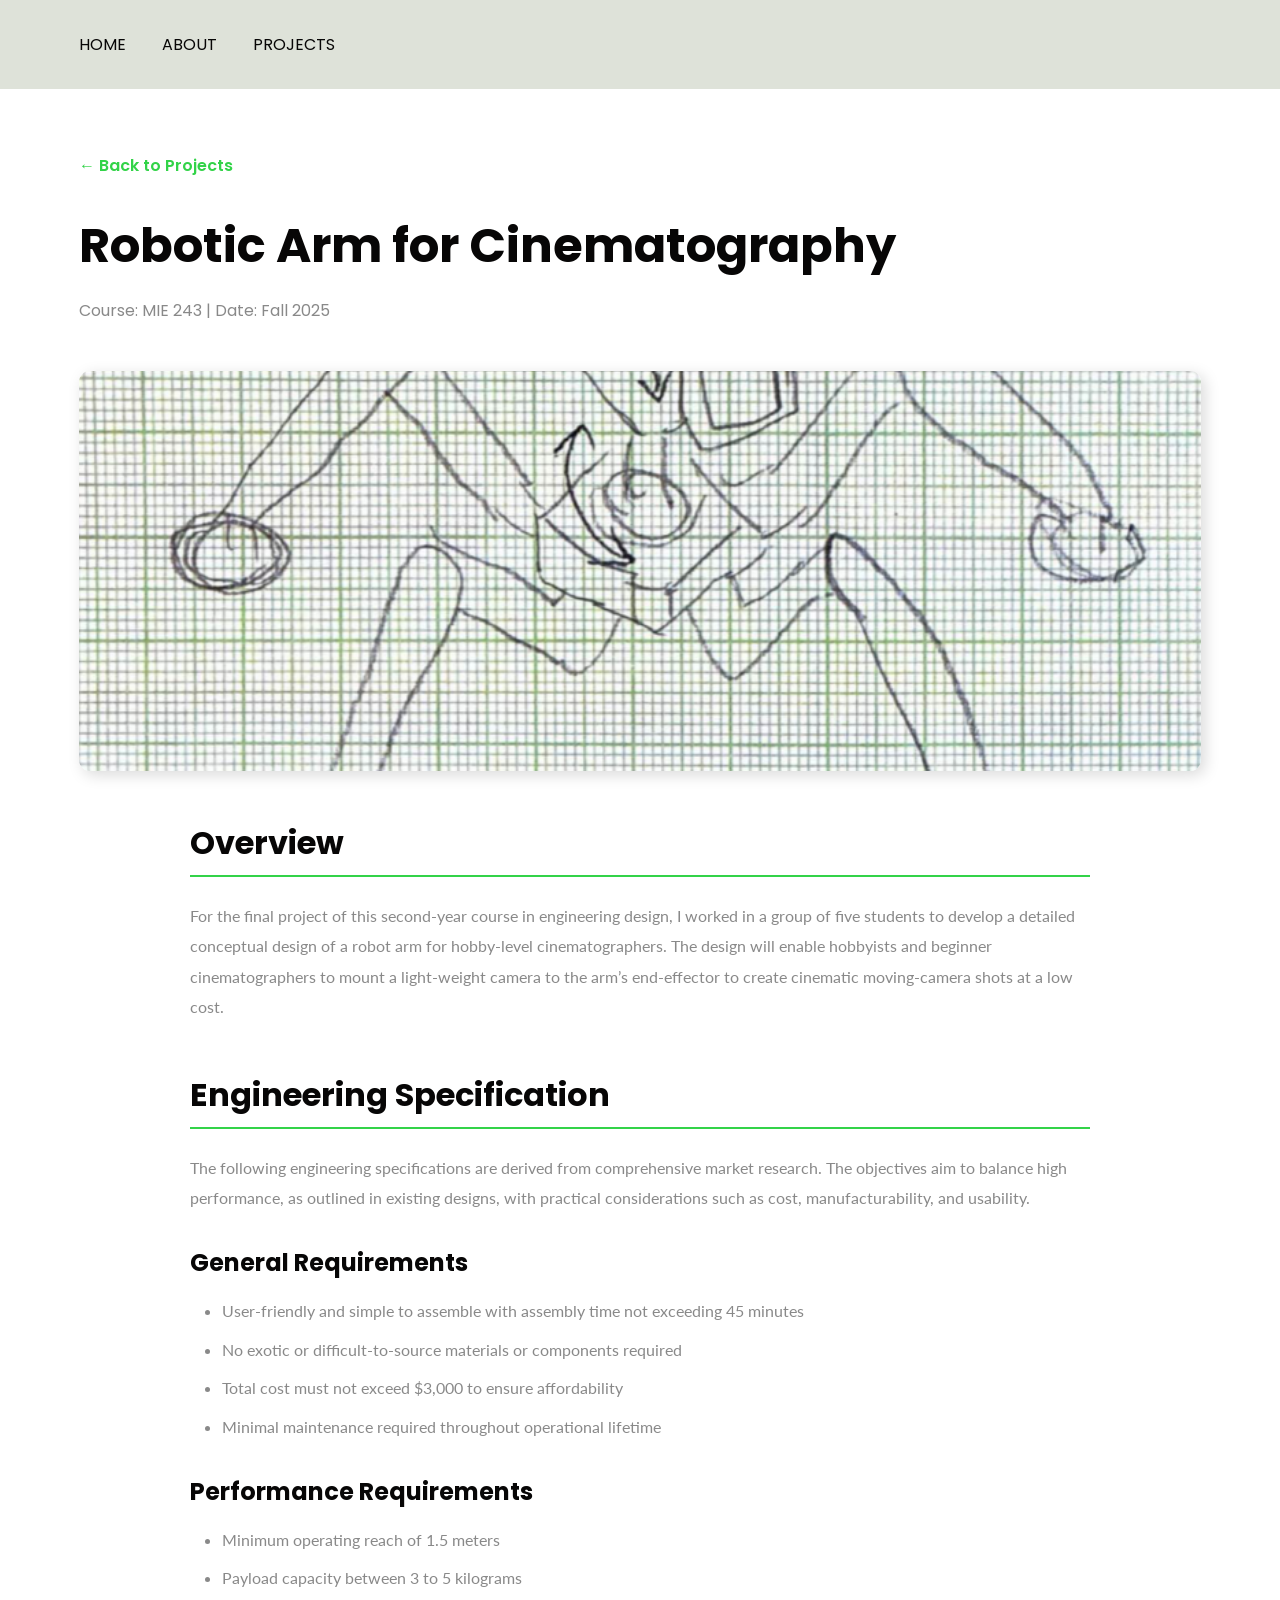
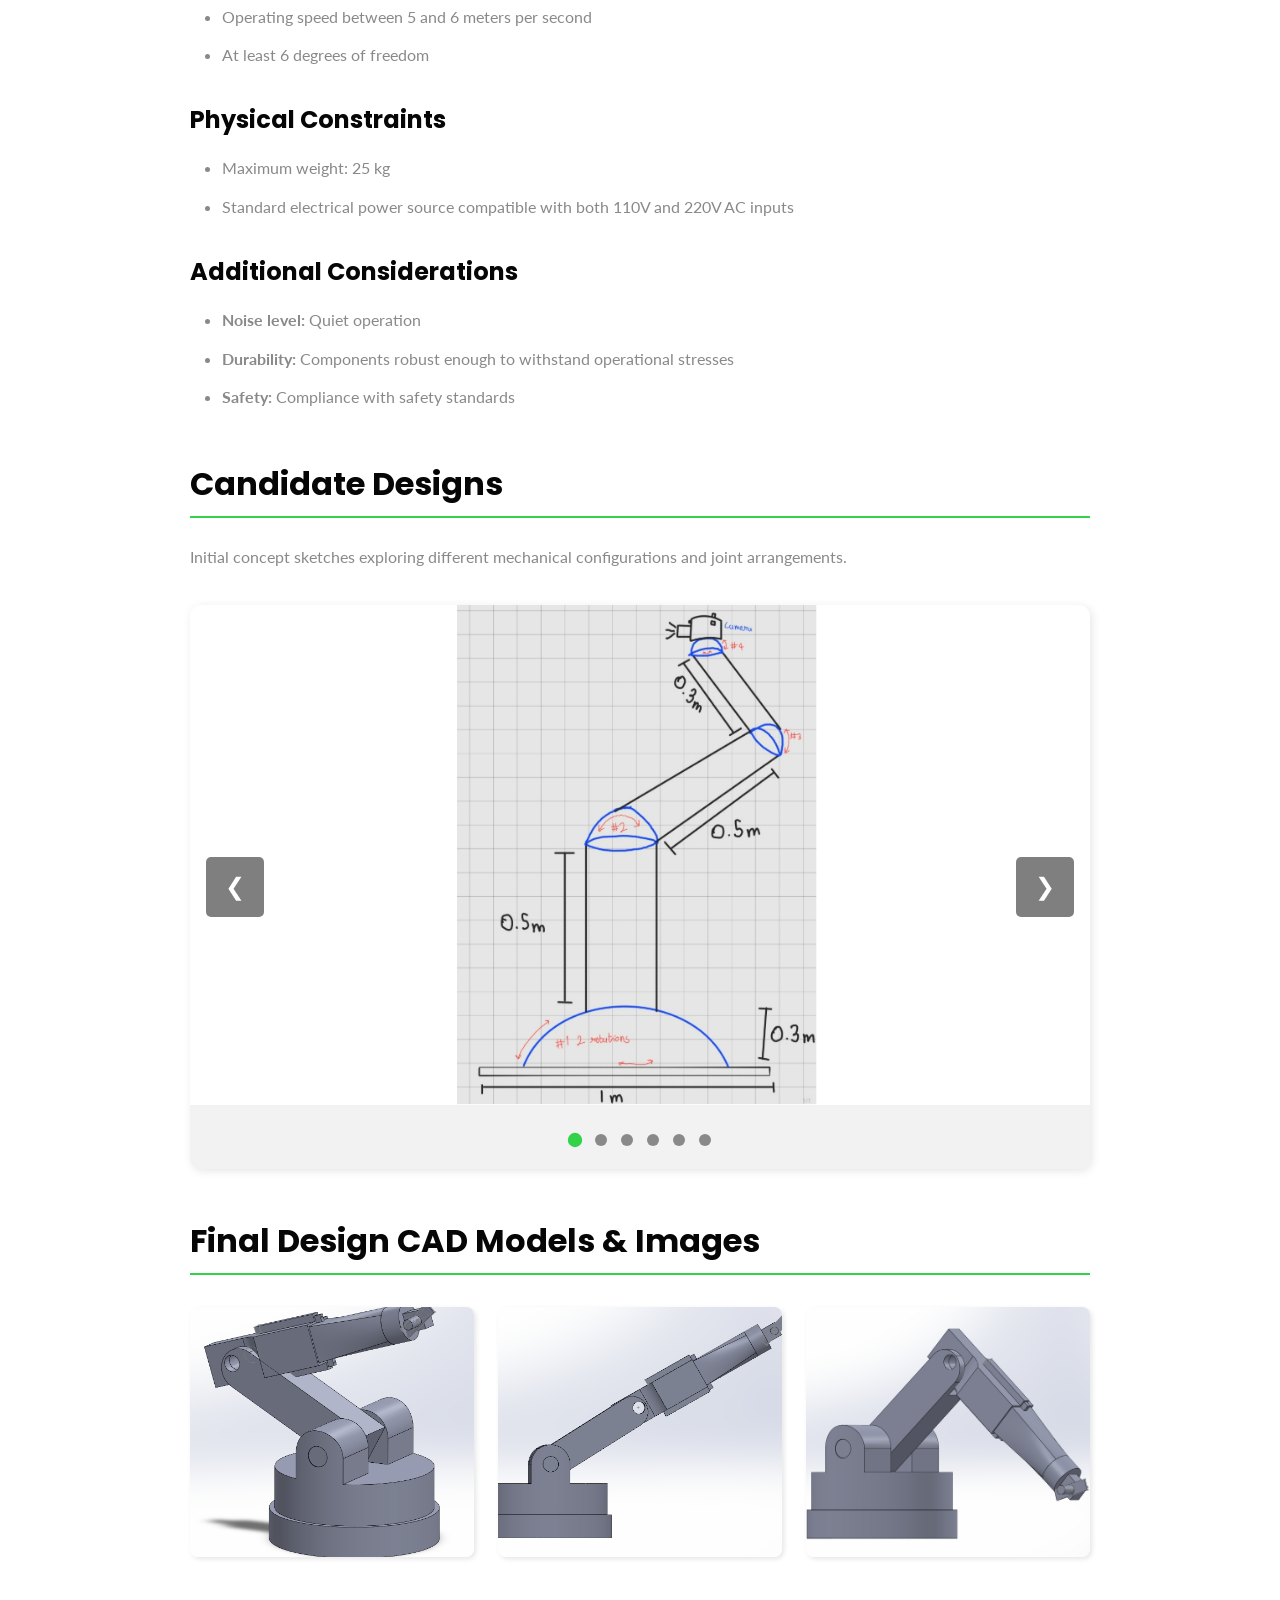
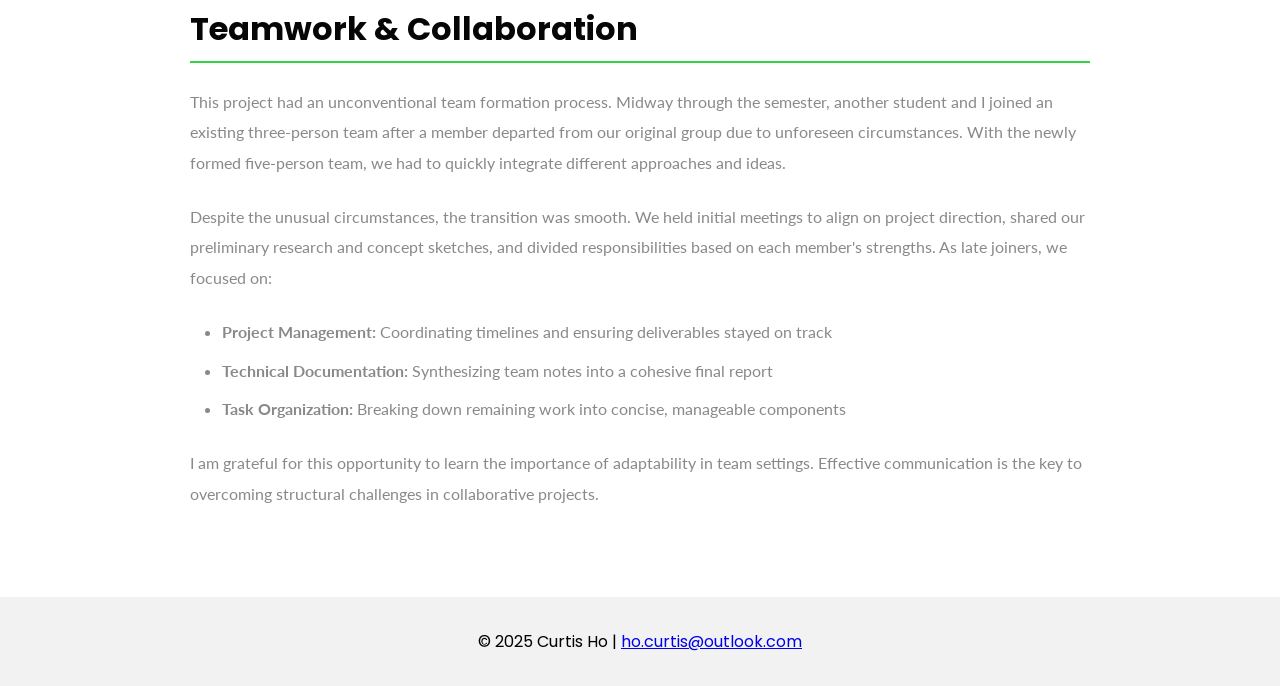
==== project1.html @ 70734a5c "Added school projects, updated other sections." ====
<!DOCTYPE html>
<html lang="en">
<head>
    <meta charset="UTF-8">
    <meta name="viewport" content="width=device-width, initial-scale=1.0">
    <title>Project 1 | Curtis Ho</title>
    <link href="https://fonts.googleapis.com/css2?family=Poppins:wght@400;600&display=swap" rel="stylesheet">
    <link href="https://fonts.googleapis.com/css2?family=Lato:wght@300;400;700&display=swap" rel="stylesheet">
    <link rel="stylesheet" href="./css/style.css">
    <link rel="stylesheet" href="./css/project.css">
</head>
<body>
    <header style="clip-path: none;">
        <div class="container">
            <nav class="flex items-center justify-between">
                <div class="left flex items-center">
                    <div>
                        <a href="index.html#home">Home</a>
                        <a href="index.html#about">About</a>
                        <a href="index.html#school-projects">Projects</a>
                    </div>
                </div>
            </nav>
        </div>
    </header>

    <section class="project-detail">
        <div class="container">
            <a href="index.html#school-projects" class="back-link">← Back to Projects</a>
            
            <h1 class="project-title">Robotic Arm for Cinematography</h1>
            <p class="project-meta">Course: MIE 243 | Date: Fall 2025</p>

            <div class="project-hero">
                <img src="./images/Cam5.png" alt="Robotic Arm Project">
            </div>

            <div class="project-content">
                <h2>Overview</h2>
                <p>
                    For the final project of this second-year course in engineering design, I worked in a group of five students to
                     develop a detailed conceptual design of a robot arm for hobby-level cinematographers. The design will enable 
                     hobbyists and beginner cinematographers to mount a light-weight camera to the arm’s end-effector to create 
                     cinematic moving-camera shots at a low cost.
                </p>    


                <h2>Engineering Specification</h2>
                <p>
                    The following engineering specifications are derived from comprehensive market research. The objectives aim to 
                    balance high performance, as outlined in existing designs, with practical considerations such as cost, 
                    manufacturability, and usability.<br>
                </p>

                <h3>General Requirements</h3>
                <ul>
                    <li>User-friendly and simple to assemble with assembly time not exceeding 45 minutes</li>
                    <li>No exotic or difficult-to-source materials or components required</li>
                    <li>Total cost must not exceed $3,000 to ensure affordability</li>
                    <li>Minimal maintenance required throughout operational lifetime</li>
                </ul>

                <h3>Performance Requirements</h3>
                <ul>
                    <li>Minimum operating reach of 1.5 meters</li>
                    <li>Payload capacity between 3 to 5 kilograms</li>
                    <li>Operating speed between 5 and 6 meters per second</li>
                    <li>At least 6 degrees of freedom</li>
                </ul>

                <h3>Physical Constraints</h3>
                <ul>
                    <li>Maximum weight: 25 kg</li>
                    <li>Standard electrical power source compatible with both 110V and 220V AC inputs</li>
                </ul>

                <h3>Additional Considerations</h3>
                <ul>
                    <li><strong>Noise level:</strong> Quiet operation</li>
                    <li><strong>Durability:</strong> Components robust enough to withstand operational stresses</li>
                    <li><strong>Safety:</strong> Compliance with safety standards</li>
                </ul>

                <h2>Candidate Designs</h2>
                <p>Initial concept sketches exploring different mechanical configurations and joint arrangements.</p>

                <div class="slideshow-container">
                    <div class="slides-wrapper">
                        <div class="slide active">
                            <img src="./images/Cam1.png" alt="Candidate Design 1">
                        </div>
                        <div class="slide">
                            <img src="./images/Cam2.png" alt="Candidate Design 2">
                        </div>
                        <div class="slide">
                            <img src="./images/Cam3.png" alt="Candidate Design 3">
                        </div>
                        <div class="slide">
                            <img src="./images/Cam4.png" alt="Candidate Design 4">
                        </div>
                        <div class="slide">
                            <img src="./images/Cam5.png" alt="Candidate Design 5">
                        </div>
                        <div class="slide">
                            <img src="./images/Cam6.png" alt="Candidate Design 6">
                        </div>
                    </div>
                    
                    <!-- Navigation arrows -->
                    <button class="slide-prev" onclick="changeSlide(-1)">❮</button>
                    <button class="slide-next" onclick="changeSlide(1)">❯</button>
                    
                    <!-- Dots indicator -->
                    <div class="slide-dots">
                        <span class="dot active" onclick="currentSlide(1)"></span>
                        <span class="dot" onclick="currentSlide(2)"></span>
                        <span class="dot" onclick="currentSlide(3)"></span>
                        <span class="dot" onclick="currentSlide(4)"></span>
                        <span class="dot" onclick="currentSlide(5)"></span>
                        <span class="dot" onclick="currentSlide(6)"></span>
                    </div>
                </div>

                <h2>Final Design CAD Models & Images</h2>
                <div class="project-gallery">
                    <img src="./images/CamView1.png" alt="Detail 1">
                    <img src="./images/CamView2.png" alt="Detail 2">
                    <img src="./images/CamView3.png" alt="Detail 3">
                </div>

                <h2>Teamwork & Collaboration</h2>
                <p>This project had an unconventional team formation process. Midway through the semester, another student and I joined an existing three-person team after a member departed from our original group due to unforeseen circumstances. With the newly formed five-person team, we had to quickly integrate different approaches and ideas.</p>

                <p>Despite the unusual circumstances, the transition was smooth. We held initial meetings to align on project direction, shared our preliminary research and concept sketches, and divided responsibilities based on each member's strengths. As late joiners, we focused on:</p>

                <ul>
                    <li><strong>Project Management:</strong> Coordinating timelines and ensuring deliverables stayed on track</li>
                    <li><strong>Technical Documentation:</strong> Synthesizing team notes into a cohesive final report</li>
                    <li><strong>Task Organization:</strong> Breaking down remaining work into concise, manageable components</li>
                </ul>

                <p>I am grateful for this opportunity to learn the importance of adaptability in team settings. Effective communication is the key to overcoming structural challenges in collaborative projects.</p>
        </div>
    </section>
    <footer style="text-align: center; padding: 2rem 0; background: var(--light);">
        <p>© 2025 Curtis Ho | <a href="mailto:ho.curtis@outlook.com">ho.curtis@outlook.com</a></p>
    </footer>
    <script>
    let currentSlideIndex = 1;
    showSlide(currentSlideIndex);

    function changeSlide(n) {
        showSlide(currentSlideIndex += n);
    }

    function currentSlide(n) {
        showSlide(currentSlideIndex = n);
    }

    function showSlide(n) {
        let slides = document.getElementsByClassName("slide");
        let dots = document.getElementsByClassName("dot");
        
        if (n > slides.length) { currentSlideIndex = 1 }
        if (n < 1) { currentSlideIndex = slides.length }
        
        // Hide all slides
        for (let i = 0; i < slides.length; i++) {
            slides[i].classList.remove("active");
        }
        
        // Remove active from all dots
        for (let i = 0; i < dots.length; i++) {
            dots[i].classList.remove("active");
        }
        
        // Show current slide and activate dot
        slides[currentSlideIndex - 1].classList.add("active");
        dots[currentSlideIndex - 1].classList.add("active");
    }
    </script>
</body>
</html>
---- css/style.css ----
@import 'utilities.css';
@import 'tiles.css';

:root{
    --primary:#32d348;
    --secondary: #070606;
    --dark:#DEE2D9;
    --pure:#FFFFFF;
    --ternary:#898989;
    --light:#F2F2F2;
}

html, body{
    scroll-behavior: smooth;
}

*{
    padding:0;
    margin:0;
    box-sizing: border-box;
    -webkit-font-smotthing:antialised;
}

.container{
	max-width: 1152px;
	padding:0 15px;
    margin:0 auto;
	
}

@media(min-width: 576px){
    .container{
        max-width: 540px;
    }
}

@media(min-width: 768px){
    .container{
        max-width: 720px;
    }
}

@media(min-width: 992px){
    .container{
        max-width: 960px;
    }
}

@media(min-width: 1200px){
    .container{
        max-width: 1152px;
    }
}

header{
    background: var(--dark);
    clip-path: polygon(0 0, 100% 0, 100% 100%, 70% 87%, 0 100%);
}

header nav .left a{
    color: var(--secondary);
    text-decoration: none;
    margin-right: 2rem;
    text-transform: uppercase;
    transition: all .3s ease;
}

header .right a{
    text-decoration: none;
}

header nav .left a:hover{
    color: var(--primary);
}

body{
    font-family: "Poppins", sans-serif;
}

header nav{
    padding: 2rem 0;
}

header nav .branding{
    margin-right: 3rem;
}

.ho{
    padding: 3rem 0;
}

.ho .left img{
    width: 300px;
}

.ho .right{
    color: var(--secondary);
    margin-top: -7rem;
}

.ho .right h6{
    font-size: 1.6rem;
    color: var(--primary);
    margin-bottom: 0.5rem;
}

.ho .right h1{
    font-size: 4rem;
    font-weight: 100;
    line-height: 1.2;
    margin-bottom: 2rem;
}

.ho .right h1 span{
    color: var(--primary);
}

.ho .right p{
    line-height: 1.9;
    margin-bottom: 2rem;
}

.ho .right .btn a{
    text-decoration: none;
}

section.about{
    padding: 12rem 0;
}

section.about .about-me-image{
    height: 600px;
}

section.about h1{
    margin-bottom: 1rem;
    font-size: 1.6rem;
    font-weight: 400;
}

section.about h1 span{
    color: var(--primary);
}

section.about h3{
    font-size: 1rem;
    margin-bottom: 1rem;
    font-weight: 400;
}

section.about p{
    font-family: 'Lato', sans-serif;
    color: var(--ternary);
    line-height: 1.9;
    margin-bottom: 2rem;
}

section .about .social{
    display: flex;
}

section.about .social a{
    margin-right: 0.6rem;
    border-radius: 50%;
}


section.social a img{
    width: 100%;
    height: 100%;
    padding: 0.2rem;
}

.section-heading{
    color: var(--secondary);
    text-align: center;
    margin-bottom: 1rem;
    line-height: 0.5;
}

.section-heading span{
    color: var(--primary);
}

.section-heading +p{
    color: var(--ternary);
    font-family: "Lato", sans-serif;
    margin-bottom: 6rem;
    text-align: center;
}

section.specialization{
    padding: 14rem 0;
    background: var(--light);
}

section.specialization .card-wrapper{
    display: grid;
    grid-template-columns: repeat(3, 1fr);
    grid-column-gap: 3rem;
    grid-row-gap: 6rem;
}

section.specialization .card-wrapper img{
    width: 100px;
}

section.specialization .card-wrapper .card{
    background: var(--pure);
    padding: 3rem 2rem;
    position: relative;
    padding-top: 5rem;
    text-align: center;
    transition: all .3s ease;
}

section.specialization .card-wrapper .card img{
    position:absolute;
    top:-3.5rem;
    left:50%;
    transform: translateX(-50%);
}

section.specialization .card-wrapper .card h2{
    font-weight: 400;
    font-size: 1.2rem;
    margin-bottom: 0.5rem;
}

section.specialization .card-wrapper .card p{
    font-family: "Lato", sans-serif;
    color: var(--ternary);
    line-height: 1.6;
}

section.specialization .card-wrapper .card:hover{
    background: var(--dark);
}

section.specialization .card-wrapper .card h2:hover, section.specialization .card-wrapper .card p:hover{
    color:var(--pure);
}



section.projects{
    padding: 10rem 0;
    text-align: center;
    background: linear-gradient(rgba(0,0,0,0.7),rgba(0,0,0,0.7)),url(../images/drawings.jpg);
    color: var(--pure);
    /* clip-path: polygon(0 0, 100% 0, 100% 100%, 70% 80%, 0 100%); */
    padding-bottom: 8rem;
}

section.projects h1{
    font-size: 2rem;
    margin-bottom: 0.5rem;
}

section.projects p{
    margin-bottom: 2rem;
    font-family: 'Lato', sans-serif;
}

section.school-projects {
    padding: 10rem 0;
    background: var(--light);
}

section.school-projects .school-card-wrapper {
    display: grid;
    grid-template-columns: repeat(3, 1fr);
    grid-gap: 3rem;
    margin-top: 4rem;
}

.school-card {
    background: var(--pure);
    border-radius: 11px;
    overflow: hidden;
    box-shadow: 4px 4px 7px rgba(0, 0, 0, 0.15);
    transition: all 0.3s ease;
    text-decoration: none;
    display: block;
    cursor: pointer;
}

.school-card:hover {
    transform: translateY(-10px);
    box-shadow: 4px 8px 15px rgba(0, 0, 0, 0.25);
}

.school-card-image {
    width: 100%;
    height: 250px;
    overflow: hidden;
    background: var(--ternary);
}

.school-card-image img {
    width: 100%;
    height: 100%;
    object-fit: cover;
    transition: transform 0.3s ease;
}

.school-card:hover .school-card-image img {
    transform: scale(1.05);
}

.school-card-content {
    padding: 2rem;
}

.school-card-content h2 {
    color: var(--secondary);
    font-size: 1.5rem;
    font-weight: 600;
    margin-bottom: 1rem;
}

.school-card-content p {
    color: var(--ternary);
    font-family: 'Lato', sans-serif;
    line-height: 1.6;
    margin-bottom: 1rem;
}

.school-card-content .view-more {
    color: var(--primary);
    font-weight: 600;
    font-size: 0.9rem;
    transition: all 0.3s ease;
}

.school-card:hover .view-more {
    margin-left: 5px;
}

@media(max-width: 992px) {
    section.school-projects .school-card-wrapper {
        grid-template-columns: repeat(2, 1fr);
    }
}

@media(max-width: 768px) {
    section.school-projects .school-card-wrapper {
        grid-template-columns: 1fr;
    }
}

section.contact .card-wrapper .card h1{
    font-weight: 400;
    margin-bottom: 1rem;
}

section.contact .card-wrapper .card h6{
    font-size: 1rem;
    color: var(--ternary);
    font-weight: 400;
}
section.contact .card-wrapper .card a{
    text-decoration: none;
}
section.contact{
    padding: 5rem 0;
}

.project-detail {
    padding: 4rem 0;
    background: var(--pure);
}

.back-link {
    display: inline-block;
    color: var(--primary);
    text-decoration: none;
    margin-bottom: 2rem;
    font-weight: 600;
    transition: all 0.3s ease;
}

.back-link:hover {
    margin-left: -5px;
}

.project-title {
    font-size: 3rem;
    color: var(--secondary);
    margin-bottom: 1rem;
}

.project-meta {
    color: var(--ternary);
    font-size: 1rem;
    margin-bottom: 3rem;
}

.project-image-main {
    width: 100%;
    height: 500px;
    margin-bottom: 3rem;
    border-radius: 11px;
    overflow: hidden;
    box-shadow: 4px 4px 7px rgba(0, 0, 0, 0.15);
}

.project-image-main img {
    width: 100%;
    height: 100%;
    object-fit: cover;
}

.project-content {
    max-width: 800px;
    margin: 0 auto;
}

.project-content h2 {
    color: var(--secondary);
    font-size: 1.8rem;
    margin-top: 3rem;
    margin-bottom: 1rem;
}

.project-content p {
    color: var(--ternary);
    font-family: 'Lato', sans-serif;
    line-height: 1.9;
    margin-bottom: 1.5rem;
}

.project-gallery {
    display: grid;
    grid-template-columns: repeat(3, 1fr);
    grid-gap: 1.5rem;
    margin: 2rem 0;
}

.project-gallery img {
    width: 100%;
    height: 250px;
    object-fit: cover;
    border-radius: 8px;
    box-shadow: 2px 2px 5px rgba(0, 0, 0, 0.1);
}
---- css/project.css ----
.project-detail {
    padding: 4rem 0;
    background: var(--pure);
}

.back-link {
    display: inline-block;
    color: var(--primary);
    text-decoration: none;
    margin-bottom: 2rem;
    font-weight: 600;
    transition: all 0.3s ease;
}

.back-link:hover {
    margin-left: -5px;
}

.project-title {
    font-size: 3rem;
    color: var(--secondary);
    margin-bottom: 1rem;
}

.project-meta {
    color: var(--ternary);
    font-size: 1rem;
    margin-bottom: 3rem;
    font-weight: 400;
}

.project-hero {
    width: 100%;
    height: 400px;
    margin-bottom: 3rem;
    border-radius: 11px;
    overflow: hidden;
    box-shadow: 4px 4px 15px rgba(0, 0, 0, 0.15);
}

.project-hero img {
    width: 100%;
    height: 100%;
    object-fit: cover;
}

.project-content {
    max-width: 900px;
    margin: 0 auto;
}

.project-content h2 {
    color: var(--secondary);
    font-size: 2rem;
    margin-top: 3rem;
    margin-bottom: 1.5rem;
    border-bottom: 2px solid var(--primary);
    padding-bottom: 0.5rem;
}

.project-content h3 {
    color: var(--secondary);
    font-size: 1.5rem;
    margin-top: 2rem;
    margin-bottom: 1rem;
}

.project-content h4 {
    color: var(--secondary);
    font-size: 1.2rem;
    margin-top: 1.5rem;
    margin-bottom: 0.75rem;
}

.project-content p {
    color: var(--ternary);
    font-family: 'Lato', sans-serif;
    line-height: 1.9;
    margin-bottom: 1.5rem;
}

.project-content ul {
    color: var(--ternary);
    font-family: 'Lato', sans-serif;
    line-height: 1.9;
    margin-bottom: 1.5rem;
    margin-left: 2rem;
}

.project-content ul li {
    margin-bottom: 0.5rem;
}

/* Summary Box */
.summary-box {
    background: var(--light);
    padding: 2rem;
    border-radius: 11px;
    margin-bottom: 3rem;
    border-left: 4px solid var(--primary);
}

.summary-box h3 {
    color: var(--secondary);
    margin-top: 0;
    margin-bottom: 1rem;
}

.summary-box p {
    margin-bottom: 1rem;
}

.tech-tags {
    display: flex;
    flex-wrap: wrap;
    gap: 0.5rem;
    margin-top: 1rem;
}

.tech-tags span {
    background: var(--primary);
    color: var(--pure);
    padding: 0.4rem 1rem;
    border-radius: 20px;
    font-size: 0.85rem;
    font-weight: 600;
}

/* Achievements List */
.achievements-list {
    list-style: none;
    margin-left: 0 !important;
    padding: 0;
}

.achievements-list li {
    background: var(--light);
    padding: 1rem 1.5rem;
    margin-bottom: 1rem;
    border-radius: 8px;
    border-left: 4px solid var(--primary);
}

/* Code Snippets */
.code-snippet {
    background: #2d2d2d;
    padding: 1.5rem;
    border-radius: 8px;
    margin: 2rem 0;
    overflow-x: auto;
}

.code-snippet h4 {
    color: var(--pure);
    margin-top: 0;
    margin-bottom: 1rem;
    font-size: 1rem;
}

.code-snippet pre {
    margin: 0;
}

.code-snippet code {
    color: #f8f8f2;
    font-family: 'Courier New', monospace;
    font-size: 0.9rem;
    line-height: 1.6;
}

/* Architecture Diagram */
.architecture-diagram {
    text-align: center;
    margin: 2rem 0;
}

.architecture-diagram img {
    max-width: 100%;
    border-radius: 8px;
    box-shadow: 2px 2px 10px rgba(0, 0, 0, 0.1);
}

.caption {
    font-size: 0.9rem;
    color: var(--ternary);
    font-style: italic;
    margin-top: 0.5rem;
}

/* Results Section */
.results-charts {
    text-align: center;
    margin: 2rem 0;
}

.results-charts img {
    max-width: 100%;
    border-radius: 8px;
    box-shadow: 2px 2px 10px rgba(0, 0, 0, 0.1);
}

.results-grid {
    display: grid;
    grid-template-columns: repeat(2, 1fr);
    gap: 2rem;
    margin: 2rem 0;
}

.result-card {
    background: var(--light);
    padding: 2rem;
    border-radius: 11px;
    text-align: center;
}

.result-card h3 {
    margin-top: 0;
    color: var(--secondary);
}

.result-card .metric {
    font-size: 2.5rem;
    font-weight: 600;
    color: var(--primary);
    margin: 1rem 0;
}

.result-card ul {
    text-align: left;
    margin-left: 1.5rem;
}

/* Audio Examples */
.audio-examples {
    display: grid;
    grid-template-columns: repeat(2, 1fr);
    gap: 2rem;
    margin: 2rem 0;
}

.audio-card {
    background: var(--light);
    padding: 1.5rem;
    border-radius: 11px;
}

.audio-card h4 {
    margin-top: 0;
    color: var(--secondary);
}

.audio-card p {
    font-size: 0.9rem;
    color: var(--ternary);
    margin-bottom: 1rem;
}

.audio-card audio {
    width: 100%;
    margin-top: 1rem;
}

/* Challenge Cards */
.challenge-card {
    background: var(--light);
    padding: 1.5rem;
    border-radius: 11px;
    margin-bottom: 1.5rem;
    border-left: 4px solid var(--primary);
}

.challenge-card h4 {
    margin-top: 0;
    color: var(--secondary);
}

.challenge-card p {
    margin-bottom: 0.75rem;
}

/* Download Section */
.download-section {
    display: flex;
    gap: 1rem;
    margin: 2rem 0;
    flex-wrap: wrap;
}

.download-button {
    display: flex;
    align-items: center;
    gap: 0.75rem;
    background: var(--primary);
    color: var(--pure);
    padding: 1rem 2rem;
    border-radius: 8px;
    text-decoration: none;
    font-weight: 600;
    transition: all 0.3s ease;
    box-shadow: 2px 2px 8px rgba(0, 0, 0, 0.1);
}

.download-button:hover {
    transform: translateY(-3px);
    box-shadow: 4px 4px 12px rgba(0, 0, 0, 0.2);
}

.download-button span {
    font-size: 1.5rem;
}

/* References */
.references {
    list-style: decimal;
}

.references li {
    margin-bottom: 0.75rem;
}

.references a {
    color: var(--primary);
    text-decoration: none;
}

.references a:hover {
    text-decoration: underline;
}

/* Responsive Design */
@media(max-width: 768px) {
    .project-title {
        font-size: 2rem;
    }

    .project-hero {
        height: 250px;
    }

    .results-grid,
    .audio-examples {
        grid-template-columns: 1fr;
    }

    .download-section {
        flex-direction: column;
    }

    .tech-tags {
        justify-content: center;
    }
}

.slideshow-container {
    position: relative;
    max-width: 100%;
    margin: 2rem auto;
    background: var(--light);
    border-radius: 11px;
    overflow: hidden;
    box-shadow: 2px 2px 10px rgba(0, 0, 0, 0.1);
}

.slides-wrapper {
    position: relative;
    width: 100%;
    min-height: 500px;
}

.slide {
    display: none;
    width: 100%;
    animation: fadeIn 0.5s;
}

.slide.active {
    display: block;
}

.slide img {
    width: 100%;
    height: 500px;
    object-fit: contain;
    background: #fff;
}

.slide-caption {
    text-align: center;
    padding: 1.5rem;
    background: var(--light);
    color: var(--secondary);
    font-weight: 600;
    font-size: 1.1rem;
}

/* Navigation Arrows */
.slide-prev, .slide-next {
    position: absolute;
    top: 50%;
    transform: translateY(-50%);
    background: rgba(0, 0, 0, 0.5);
    color: white;
    border: none;
    padding: 1rem 1.2rem;
    font-size: 1.5rem;
    cursor: pointer;
    border-radius: 5px;
    transition: all 0.3s ease;
    z-index: 10;
}

.slide-prev:hover, .slide-next:hover {
    background: rgba(0, 0, 0, 0.8);
}

.slide-prev {
    left: 1rem;
}

.slide-next {
    right: 1rem;
}

/* Dots Indicator */
.slide-dots {
    text-align: center;
    padding: 1rem;
    background: var(--light);
}

.dot {
    display: inline-block;
    width: 12px;
    height: 12px;
    margin: 0 5px;
    background: var(--ternary);
    border-radius: 50%;
    cursor: pointer;
    transition: all 0.3s ease;
}

.dot.active, .dot:hover {
    background: var(--primary);
    transform: scale(1.2);
}

.RBAC {
    text-align: center;
    margin: 2rem 0;
}

.RBAC img {
    max-width: 50%;
    border-radius: 8px;
    box-shadow: 2px 2px 10px rgba(0, 0, 0, 0.1);
}

/* Update the existing architecture-diagram to also be 50% */
.architecture-diagram img {
    max-width: 50%;
    border-radius: 8px;
    box-shadow: 2px 2px 10px rgba(0, 0, 0, 0.1);

/* Fade animation */
@keyframes fadeIn {
    from { opacity: 0; }
    to { opacity: 1; }
}

/* Responsive */
@media(max-width: 768px) {
    .slide img {
        height: 300px;
    }
    
    .slides-wrapper {
        min-height: 300px;
    }
    
    .slide-prev, .slide-next {
        padding: 0.7rem 1rem;
        font-size: 1.2rem;
    }
}
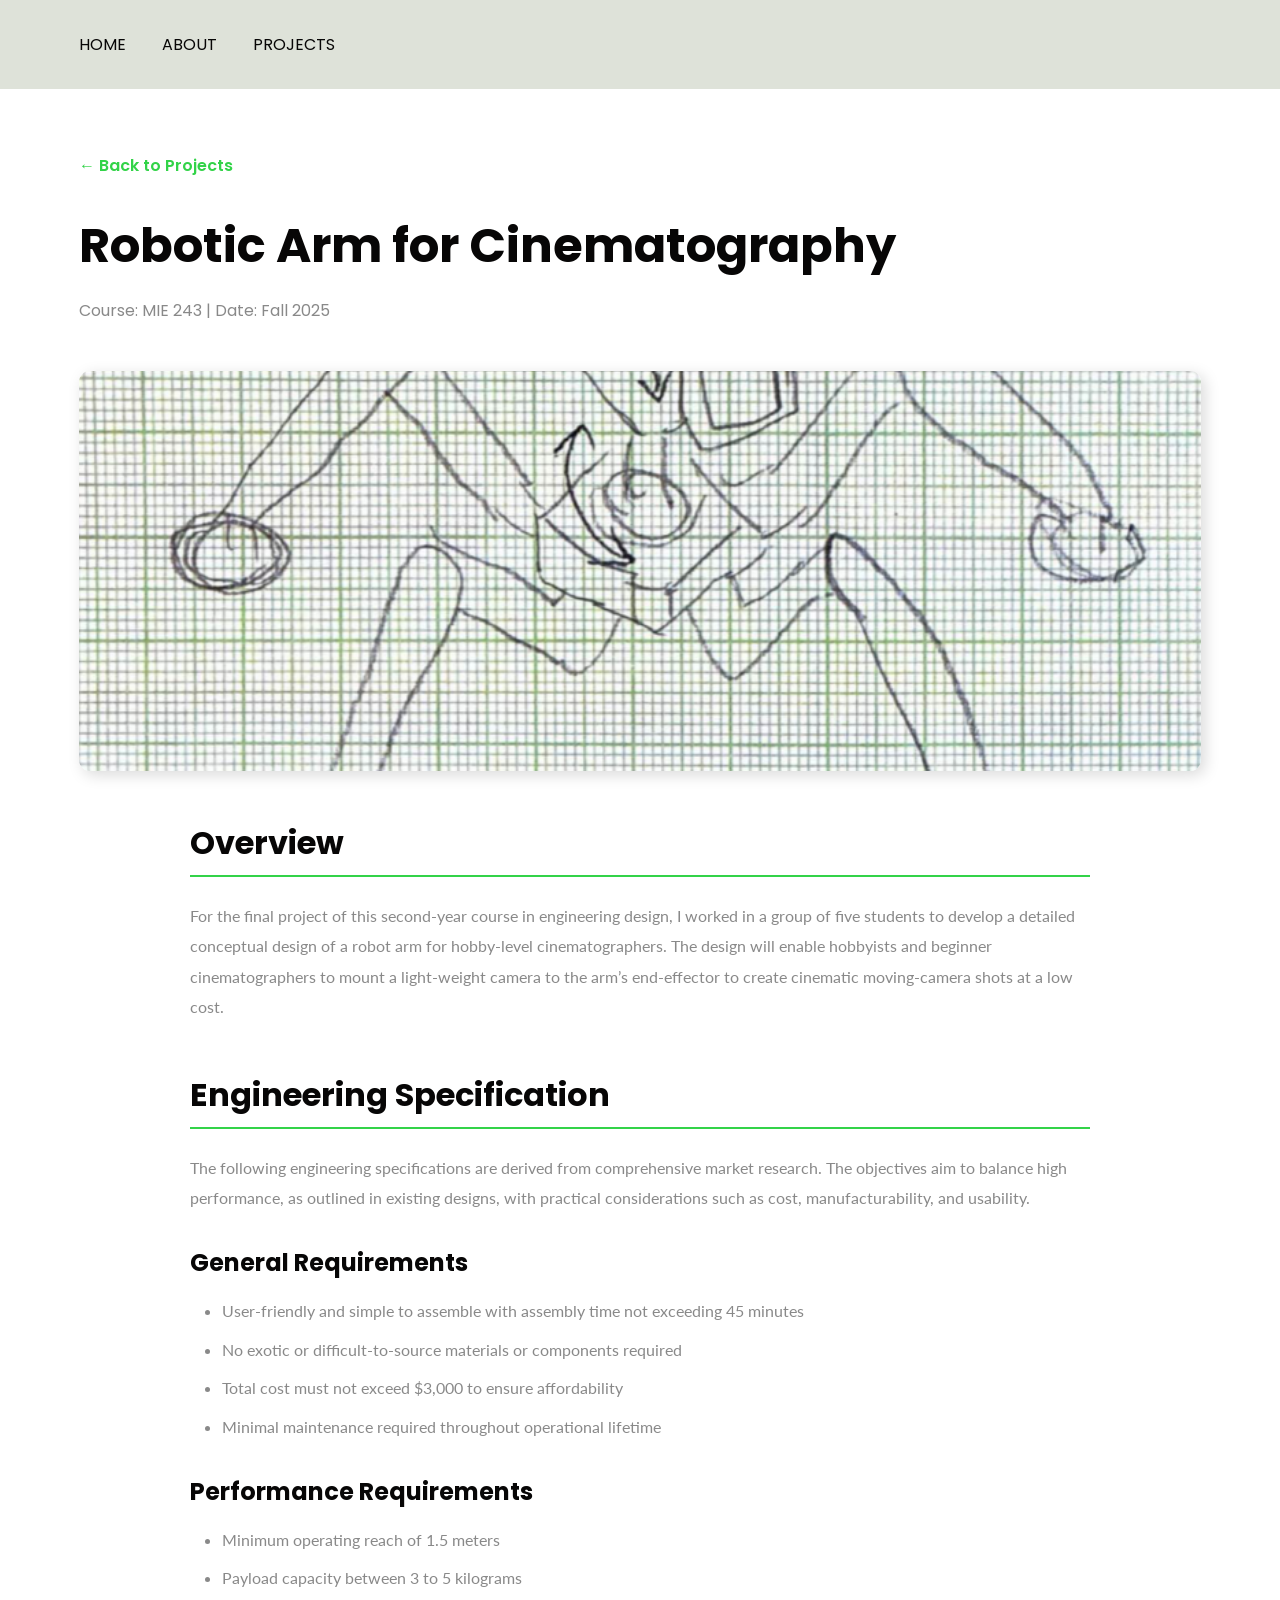
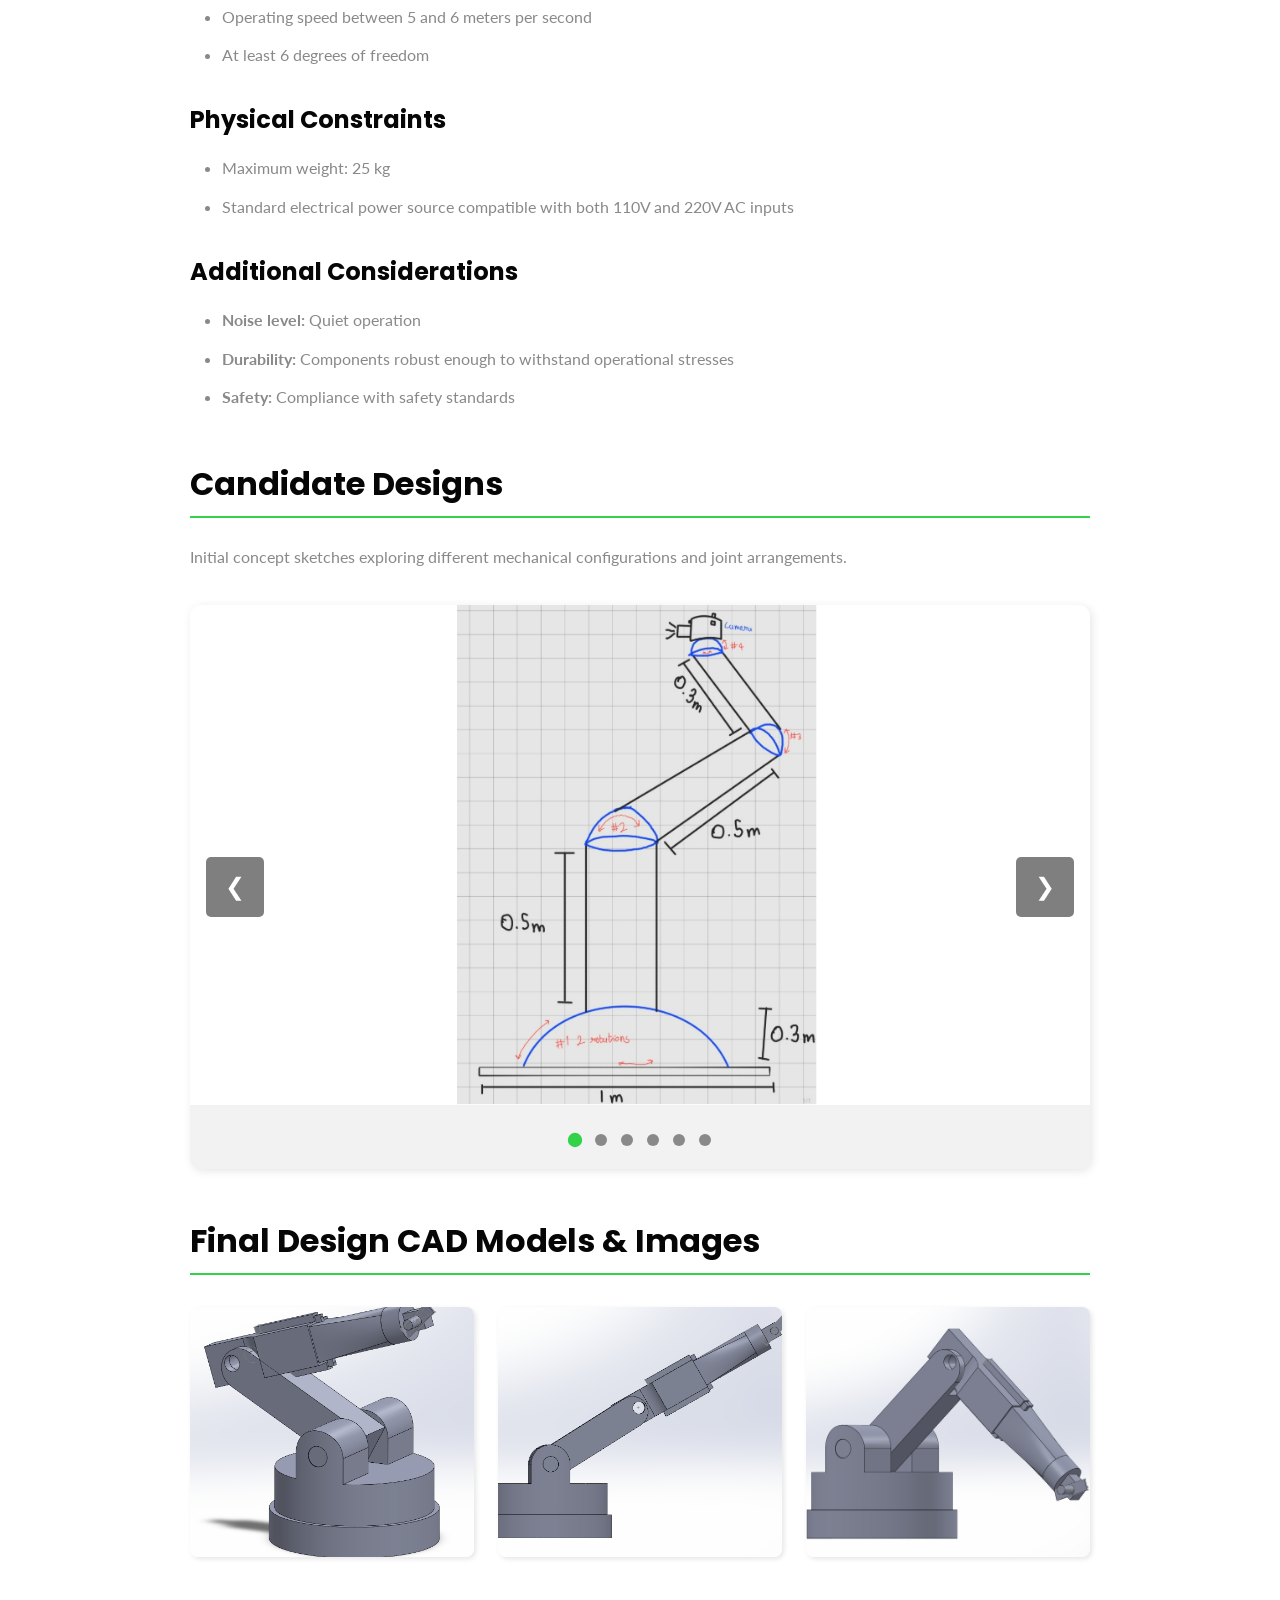
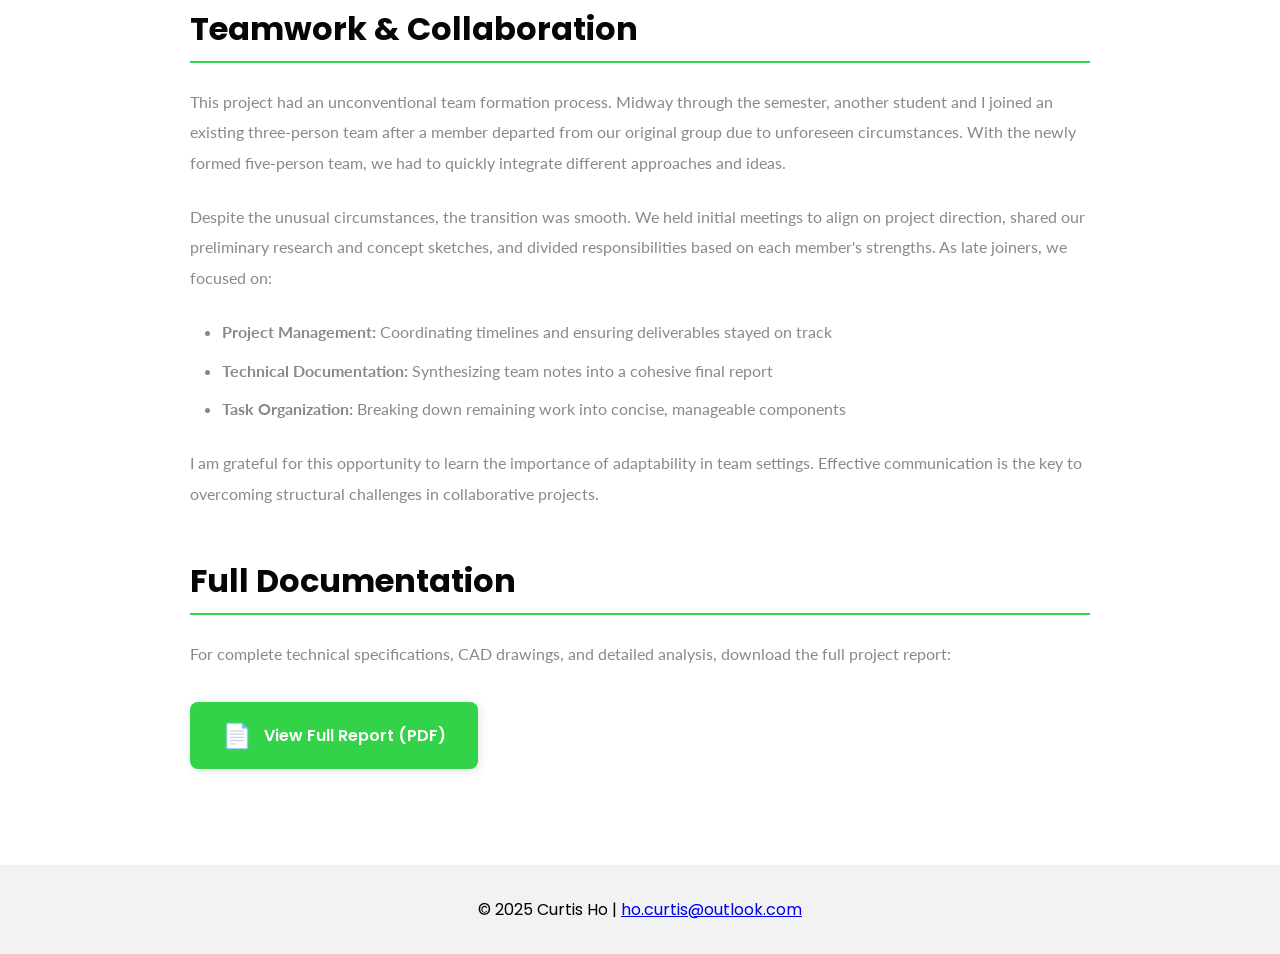
==== commit b277ecbc: "Add robotic arm report" ====
--- a/project1.html
+++ b/project1.html
@@ -140,6 +140,15 @@
                 </ul>
 
                 <p>I am grateful for this opportunity to learn the importance of adaptability in team settings. Effective communication is the key to overcoming structural challenges in collaborative projects.</p>
+                <h2>Full Documentation</h2>
+                <p>For complete technical specifications, CAD drawings, and detailed analysis, download the full project report:</p>
+
+                <div class="download-section">
+                    <a href="./docs/robotic-arm-report.pdf.pdf" class="download-button">
+                        <span>📄</span>
+                        View Full Report (PDF)
+                    </a>
+                </div>
         </div>
     </section>
     <footer style="text-align: center; padding: 2rem 0; background: var(--light);">
--- a/css/project.css
+++ b/css/project.css
@@ -460,6 +460,7 @@
     max-width: 50%;
     border-radius: 8px;
     box-shadow: 2px 2px 10px rgba(0, 0, 0, 0.1);
+}
 
 /* Fade animation */
 @keyframes fadeIn {
